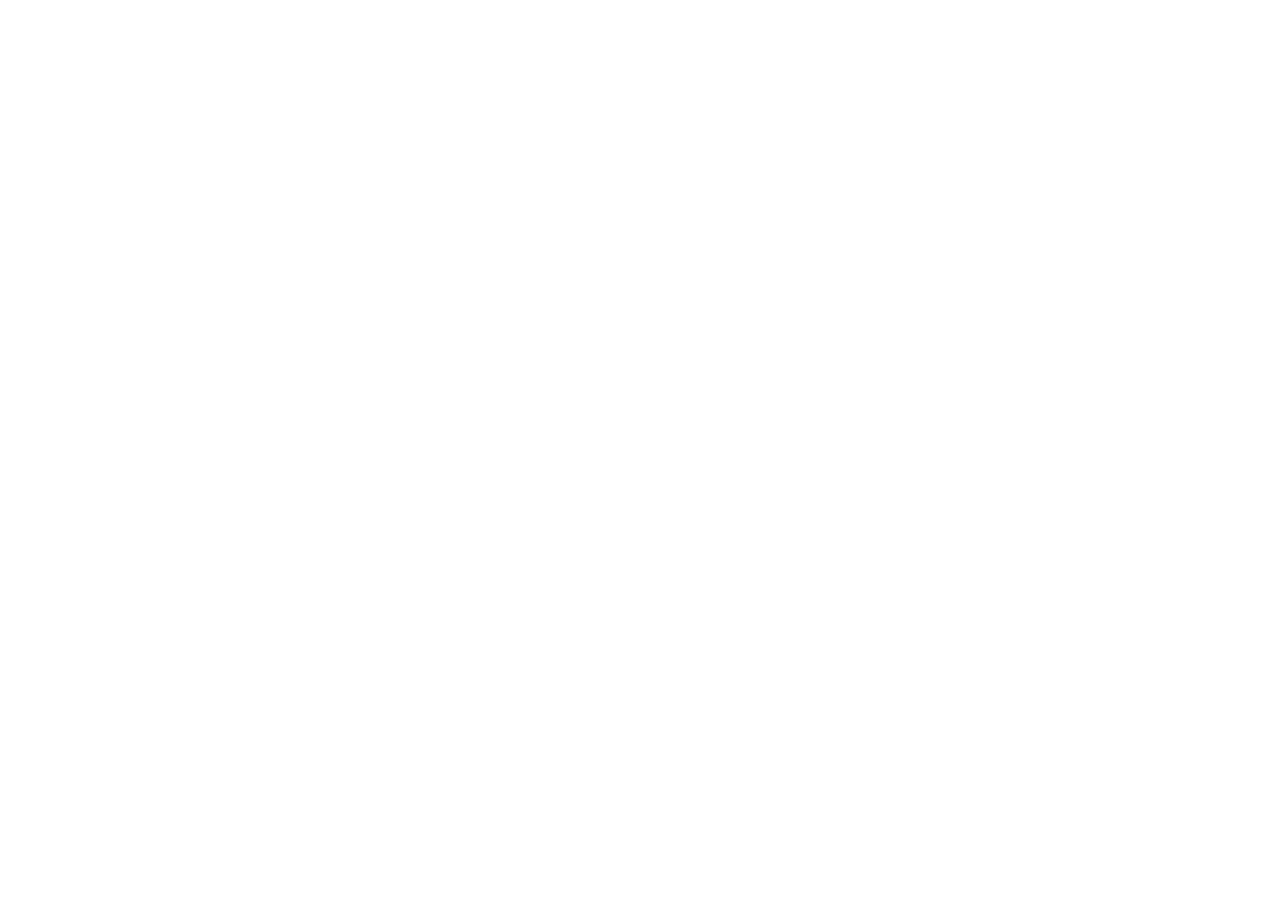
==== index.html @ 1cef58ad "ADDING css + details.html" ====
<!DOCTYPE html>
<html lang="fr">
<head>
    <meta charset="UTF-8">
    <meta name="viewport" content="width=device-width, initial-scale=1.0">
    <title>Home</title>
    <link rel="stylesheet" href="css/style.css">
</head>
<body>
     

    <script src="js/script.js"></script>
</body>
</html>
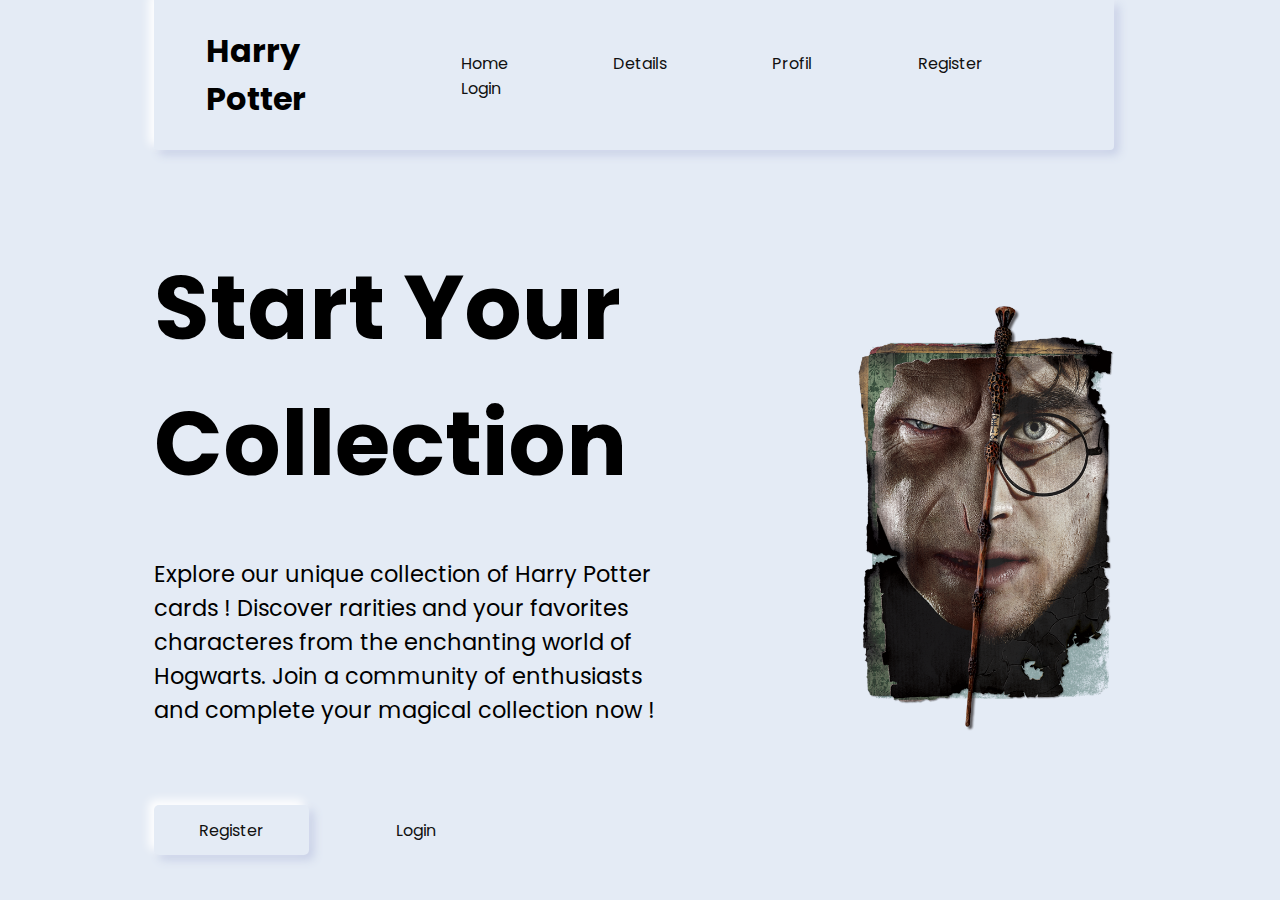
==== commit 8abd9852: "ADDING css + details.html" ====
--- a/index.html
+++ b/index.html
@@ -4,11 +4,47 @@
     <meta charset="UTF-8">
     <meta name="viewport" content="width=device-width, initial-scale=1.0">
     <title>Home</title>
-    <link rel="stylesheet" href="css/style.css">
+    <link rel="stylesheet" href="./css/style.css">
 </head>
 <body>
-     
+    
+    <header>
+        <h2>Harry Potter</h2>
+        <nav>
+            <li>
+                <a href="index.html">Home</a>
+            </li>
+            <li>
+                <a href="details.html">Details</a>
+            </li>
+            <li>
+                <a href="#profil.html">Profil</a>
+            </li>
+            <li>
+                <a href="#register.html">Register</a>
+            </li>
+            <li>
+                <a href="#login.html">Login</a>
+            </li>
+        </nav>
+    </header>
+    
+    <main id="home">
+        <section>
+            <h1>Start Your <br>Collection</h1>
+            <p>Explore our unique collection of Harry Potter cards ! Discover rarities and your favorites characteres from the enchanting world of Hogwarts. Join a community of enthusiasts and complete your magical collection now !</p>
+            <div id="button">
+                <a href="#">Register</a>
+                <a href="#">Login</a>
+            </div>
+        </section>
+        <img src="./img/home.png" alt="illustration-harry-potter-voldemort">
+    </main>
 
-    <script src="js/script.js"></script>
+    <footer>
+
+    </footer>
+
+    <script src="./js/script.js"></script>
 </body>
 </html>--- a/css/style.css
+++ b/css/style.css
@@ -0,0 +1,178 @@
+@import url('https://fonts.googleapis.com/css2?family=Poppins:wght@100;400;600&display=swap');
+
+:root {
+    --background: #E4EBF5; 
+    --violet1: #313fdb;
+    --violet2: #5865f2;
+    --white: #FFFFFF;
+    --grey: #c8d0e7;
+    --light-text: #909dbd;
+    --dark-text: #111;
+}
+
+* {
+    margin: 0;
+    padding: 0;
+    box-sizing: border-box;
+    list-style: none;
+    text-decoration: none;
+   
+}
+
+body {
+    min-height: 100vh;
+    width: 99vw;
+    background-color: var(--background);
+    padding: 0vw 12vw;
+    font-family: "Poppins", sans-serif;
+}
+
+header {
+    display: flex;
+    justify-content: space-between;
+    align-items: center;
+    padding: 3vh 3vh;
+    border-radius: 0px 0px 4px 4px;
+    box-shadow: -5px -5px 10px var(--white), 5px 5px 10px var(--grey);
+}
+
+header h2 {
+    font-size: 2rem;
+    padding: 0vw 2vw;
+}
+
+header nav {
+    display: flex;
+    flex-wrap: wrap;
+}
+
+header nav li {
+    padding: 0vw 2vw;
+}
+
+header nav li a {
+    color: var(--dark-text);
+    padding: 1.5vh 3vh;
+    border-radius: 5px;
+    transition: .4s;
+}
+header nav li a:hover {
+    box-shadow: inset -5px -5px 10px var(--white), inset 5px 5px 10px var(--grey);
+    transition: .4s;
+}
+
+#home {
+    display: flex;
+    justify-content: space-between;
+    align-items: center;
+    padding: 5vh 0vh;
+}
+
+#home section {
+    margin-right: 7vh;
+    display: flex;
+    flex-direction: column;
+    align-items: flex-start;
+}
+
+#home section #button {
+    padding: 10vh 0vh 0vh 0vh;
+}
+
+#home section #button a {
+    color: var(--dark-text);
+    padding: 1.5vh 5vh;
+    margin-right: 3vw;
+    border-radius: 5px;
+    transition: 0.4s;
+}
+
+#home section #button a:nth-child(1) {
+    box-shadow: -5px -5px 10px var(--white), 5px 5px 10px var(--grey);
+}
+
+#home section #button a:nth-child(1):hover {
+    box-shadow: 0px 0px 0px var(--white), 0px 0px 0px var(--grey);
+    transition: .4s;
+}
+
+#home section #button a:nth-child(2):hover {
+    box-shadow: inset -5px -5px 10px var(--white), inset 5px 5px 10px var(--grey);
+    transition: .4s;
+}
+
+#home section h1 {
+    margin: 5vh 0vh;
+    font-size: 10vh;
+}
+
+#home section p {
+    font-size: 2.5vh;
+    padding-right: 10vw;
+}
+
+#home img {
+    width: 20vw;
+}
+
+#cards-research {
+    display: block;
+}
+
+main .research {
+    display: flex;
+    flex-direction: column;
+    justify-content: space-evenly;
+    align-items: center;
+    flex-wrap: wrap;
+    min-height: 30vh;
+}
+
+main .research h1 {
+    font-size: 6vh;
+}
+
+main ul li img {
+    width: 100%;
+    border-radius: 10px;
+}
+
+main ul {
+    display: flex;
+    flex-direction: row;
+    flex-wrap: wrap;
+    justify-content: space-evenly;
+}
+
+main ul li {
+    position: relative;
+    border-radius: 10px;
+    box-shadow: -5px -5px 10px var(--white), 5px 5px 10px var(--grey);
+    width: 13vw;
+    min-height: 20vh;
+    margin: 5vh 10vh;
+    transition: .4s;
+}
+
+main ul li:hover {
+    box-shadow: none;
+    transition: .4s;
+    cursor: pointer;
+}
+
+#cards-research #searchbar {
+    border: none;
+    background-color: var(--background);
+    padding: 10px 15px;
+    border-radius: 5px;
+    color: var(--violet1);
+    box-shadow: inset -5px -5px 10px var(--white), inset 5px 5px 10px var(--grey);
+}
+
+#cards-research #searchbar:focus {
+    outline: none;
+}
+
+#cards-research #searchbar:focus::placeholder {
+    color: var(--violet1);
+}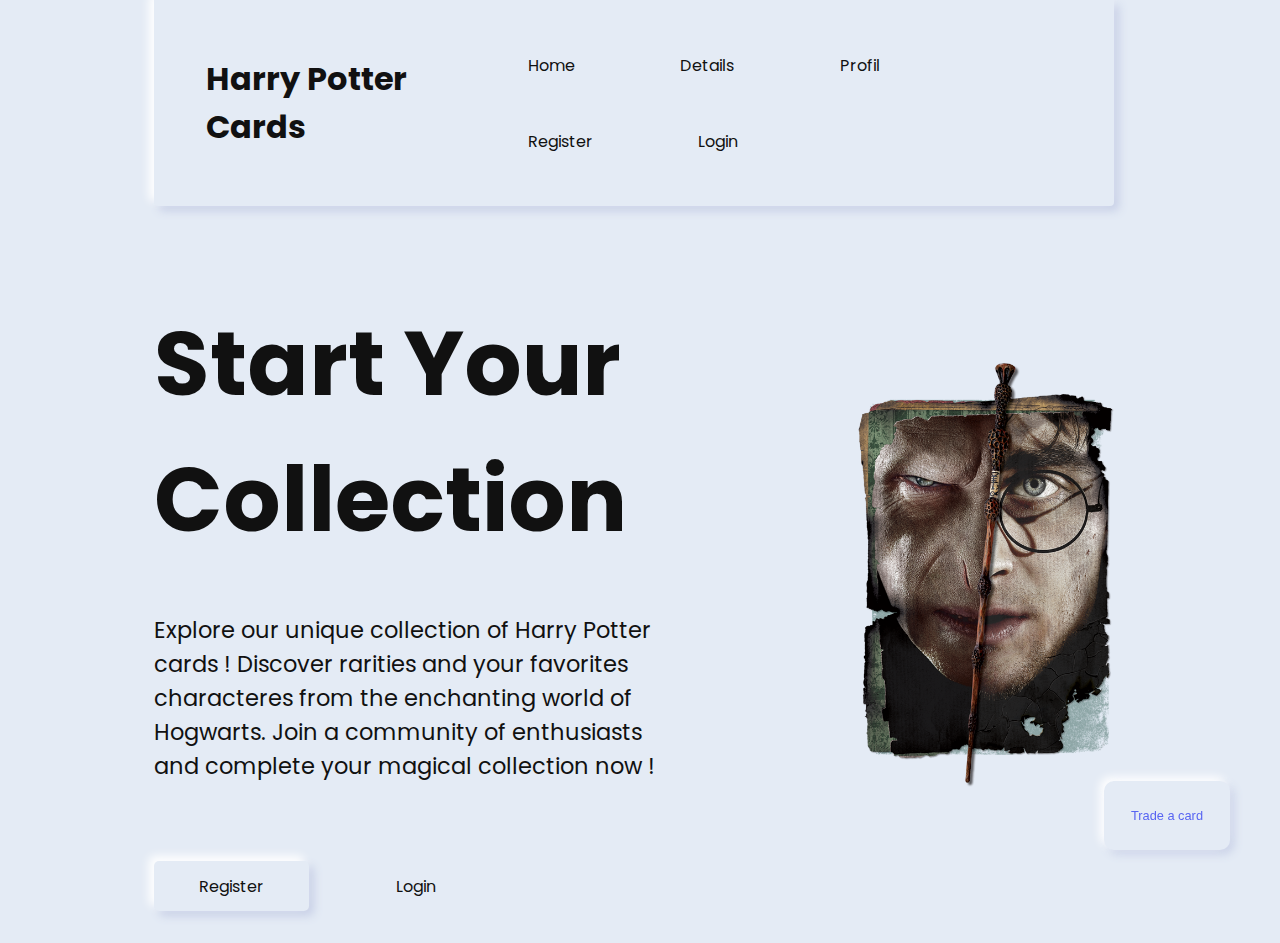
==== commit cbcc8c7b: "." ====
--- a/index.html
+++ b/index.html
@@ -7,9 +7,35 @@
     <link rel="stylesheet" href="./css/style.css">
 </head>
 <body>
+
+    <button id="open-modal-btn">Trade a card</button>
+
+    <div id="modal">
+        <div class="modal-content">
+            <form action="#">
+                <h2>Trade a card with someone</h2>
+                <div class="form">
+                    <div class="reg-name-modal">
+                        <p>Name of the receiver</p>
+                        <input type="text" placeholder="Harry7832">
+                    </div>
+                    <div class="reg-name-modal">
+                        <p>Name of the card</p>
+                        <input type="text" placeholder="Voldemort">
+                    </div>
+                    <div class="reg-psw-modal">
+                        <p>Confirm with your password</p>
+                        <input type="password">
+                    </div>
+                </div>
+                <input type="submit">
+            </form>
+            <button id="close-modal-btn">Close</button>
+        </div>
+    </div>
     
     <header>
-        <h2>Harry Potter</h2>
+        <h2>Harry Potter Cards</h2>
         <nav>
             <li>
                 <a href="index.html">Home</a>
@@ -18,33 +44,56 @@
                 <a href="details.html">Details</a>
             </li>
             <li>
-                <a href="#profil.html">Profil</a>
+                <a href="profil.html">Profil</a>
             </li>
             <li>
-                <a href="#register.html">Register</a>
+                <a href="register.html">Register</a>
             </li>
             <li>
-                <a href="#login.html">Login</a>
+                <a href="login.html">Login</a>
             </li>
         </nav>
     </header>
+
+    <div id="mySidenav" class="sidenav">
+        <a href="javascript:void(0)" class="closebtn" onclick="closeNav()">&times;</a>
+        <li>
+            <a href="index.html">Home</a>
+        </li>
+        <li>
+            <a href="details.html">Details</a>
+        </li>
+        <li>
+            <a href="profil.html">Profil</a>
+        </li>
+        <li>
+            <a href="register.html">Register</a>
+        </li>
+        <li>
+            <a href="login.html">Login</a>
+        </li>
+    </div>
+      
+    
     
     <main id="home">
+        <img src="./img/icon/burger.png" onclick="openNav()" alt="menu-burger" id="burger">
         <section>
             <h1>Start Your <br>Collection</h1>
             <p>Explore our unique collection of Harry Potter cards ! Discover rarities and your favorites characteres from the enchanting world of Hogwarts. Join a community of enthusiasts and complete your magical collection now !</p>
             <div id="button">
-                <a href="#">Register</a>
-                <a href="#">Login</a>
+                <a href="register.html">Register</a>
+                <a href="login.html">Login</a>
             </div>
         </section>
-        <img src="./img/home.png" alt="illustration-harry-potter-voldemort">
+        <img src="./img/home.png" alt="illustration-harry-potter-voldemort" id="hv">
     </main>
 
     <footer>
 
     </footer>
 
-    <script src="./js/script.js"></script>
+    <script src="./js/modal.js"></script>
+    <script src="./js/sidenav.js"></script>
 </body>
 </html>--- a/css/style.css
+++ b/css/style.css
@@ -10,6 +10,54 @@
     --dark-text: #111;
 }
 
+
+
+  
+
+
+[data-maison="Gryffondor"] {
+    background-color: #740001;
+    
+}
+
+[data-maison="Serpentard"] {
+    background-color: #1a472a;
+    
+}
+
+[data-maison="Serdaigle"] {
+    background-color: #222f5b;
+   
+}
+
+[data-maison="Poufsouffle"] {
+    background-color: #ffdb00;
+    
+}
+
+.maison-btn, #reset {
+    background-color: var(--background);
+    text-transform: uppercase;
+    border: none;
+    border-radius: 5px;
+    box-shadow: -5px -5px 10px var(--white), 5px 5px 10px var(--grey);
+    padding: 1.5vh 3vh;
+    margin-right: 10px;
+}
+
+.maison-btn:hover, #reset:hover  {
+    color: var(--violet1);
+    cursor: pointer;
+    box-shadow: none;
+}
+
+#maisons {
+    display: flex;
+    align-items: center;
+    justify-content: center;
+    margin: 4vh 0vh;
+}
+
 * {
     margin: 0;
     padding: 0;
@@ -23,6 +71,7 @@
     min-height: 100vh;
     width: 99vw;
     background-color: var(--background);
+    color: var(--dark-text);
     padding: 0vw 12vw;
     font-family: "Poppins", sans-serif;
 }
@@ -47,18 +96,59 @@
 }
 
 header nav li {
-    padding: 0vw 2vw;
+    padding: 2vw 2vw;
 }
 
 header nav li a {
     color: var(--dark-text);
     padding: 1.5vh 3vh;
     border-radius: 5px;
-    transition: .4s;
+    transition: .2s;
 }
 header nav li a:hover {
     box-shadow: inset -5px -5px 10px var(--white), inset 5px 5px 10px var(--grey);
-    transition: .4s;
+    transition: .2s;
+}
+
+/* Style pour le sidenav */
+.sidenav {
+    height: 100%;
+    width: 0;
+    position: fixed;
+    z-index: 1;
+    top: 0;
+    left: 0;
+    background-color: var(--dark-text);
+    overflow-x: hidden;
+    transition: 0.2s;
+    padding-top: 60px;
+    display: none;
+}
+  
+.sidenav a {
+    padding: 10px 15px;
+    text-decoration: none;
+    font-size: 25px;
+    color: var(--light-text);
+    display: block;
+    transition: 0.3s;
+}
+  
+.sidenav a:hover {
+    color: var(--white);
+}
+  
+.sidenav .closebtn {
+    position: absolute;
+    top: 0;
+    right: 25px;
+    font-size: 36px;
+    margin-left: 50px;
+}
+
+#burger {
+    width: 10%;
+    display: none;
 }
 
 #home {
@@ -84,7 +174,7 @@
     padding: 1.5vh 5vh;
     margin-right: 3vw;
     border-radius: 5px;
-    transition: 0.4s;
+    transition: .2s;
 }
 
 #home section #button a:nth-child(1) {
@@ -93,12 +183,12 @@
 
 #home section #button a:nth-child(1):hover {
     box-shadow: 0px 0px 0px var(--white), 0px 0px 0px var(--grey);
-    transition: .4s;
+    transition: .2s;
 }
 
 #home section #button a:nth-child(2):hover {
     box-shadow: inset -5px -5px 10px var(--white), inset 5px 5px 10px var(--grey);
-    transition: .4s;
+    transition: .2s;
 }
 
 #home section h1 {
@@ -137,6 +227,26 @@
     border-radius: 10px;
 }
 
+
+input[type="checkbox"] {
+    display: none;
+}
+
+.like-checkbox {
+    display: inline-block;
+    width: 50px;
+    height: 50px;
+    background-image: url("/img/icon/coeur_black.png");
+    background-size: cover;
+    background-repeat: no-repeat;
+    cursor: pointer;
+}
+
+input[type="checkbox"]:checked + .like-checkbox {
+    background-image: url("/img/icon/coeur_red.png");
+}
+
+
 main ul {
     display: flex;
     flex-direction: row;
@@ -151,12 +261,12 @@
     width: 13vw;
     min-height: 20vh;
     margin: 5vh 10vh;
-    transition: .4s;
+    transition: .2s;
 }
 
 main ul li:hover {
     box-shadow: none;
-    transition: .4s;
+    transition: .2s;
     cursor: pointer;
 }
 
@@ -165,14 +275,311 @@
     background-color: var(--background);
     padding: 10px 15px;
     border-radius: 5px;
-    color: var(--violet1);
+    color: var(--violet2);
     box-shadow: inset -5px -5px 10px var(--white), inset 5px 5px 10px var(--grey);
-}
-
-#cards-research #searchbar:focus {
     outline: none;
 }
+
 
 #cards-research #searchbar:focus::placeholder {
     color: var(--violet1);
+    opacity: 0;
+}
+
+#profil {
+    width: 100%;
+    min-height: 60vh;
+    margin-top: 10vh;
+}
+
+#profil .user {
+    display: flex;
+    width: 100%;
+    min-height: 30vh;
+    /* background-color: green; */
+    align-items: center;
+    justify-content: flex-start;
+}
+
+#profil .identity {
+    width: 50%;
+    min-height: 30vh;
+    /* background-color: blue; */
+    display: flex;
+    flex-direction: column;
+    align-items: center;
+    justify-content: space-evenly;
+}
+
+#profil .identity img {
+    width: 13vw;
+}
+
+#profil .identity h2 {
+    font-size: 6vh;
+}
+
+#profil .pseudo {
+    display: flex;
+    align-items: center;
+    justify-content: center;
+    width: 50%;
+    min-height: 30vh;
+    /* background-color: red; */
+    font-size: 2vw;
+}
+
+#profil .pseudo h1{
+    box-shadow: -5px -5px 10px var(--white), 5px 5px 10px var(--grey);
+    border-radius: 10px;
+    color: var(--violet2);
+    padding: 2vh 4vw;
+}
+
+#profil .collection {
+    /* background-color: red; */
+    width: 100%;
+    margin-top: 5vh;
+    display: flex;
+    flex-direction: column;
+    align-items: center;
+}
+
+#profil .collection h2 {
+    text-transform: uppercase;
+}
+
+#register {
+    width: 100%;
+    min-height: 80vh;
+    display: flex;
+    justify-content: center;
+    align-items: center;
+}
+
+#register form {
+    width: 25vw;
+    min-height: 60vh;
+    box-shadow: -5px -5px 10px var(--white), 5px 5px 10px var(--grey);
+    border-radius: 10px;
+    display: flex;
+    flex-direction: column;
+    align-items: center;
+    justify-content: center;
+}
+
+#register form h2 {
+    font-size: 3vw;
+}
+
+#register .form {
+    display: flex;
+    flex-direction: column;
+    align-items: center;
+    justify-content: center;
+}
+
+.reg-name, .reg-psw {
+    padding: 4vh;
+}
+
+.reg-name input, .reg-psw input, .reg-email input, .reg-name-modal input, .reg-psw-modal input, .reg-email-modal input {
+    border: none;
+    background-color: var(--background);
+    padding: 10px 15px;
+    border-radius: 5px;
+    color: var(--violet2);
+    box-shadow: inset -5px -5px 10px var(--white), inset 5px 5px 10px var(--grey);
+    outline: none;
+}
+
+form input[type="submit"] {
+    padding: 1.5vh 5vh;
+    border-radius: 5px;
+    border: none;
+    background-color: var(--background);
+    box-shadow: -5px -5px 10px var(--white), 5px 5px 10px var(--grey);
+    margin-top: 2vh;
+    transition: .2s;
+}
+
+form input[type="submit"]:hover {
+    background-color: var(--violet2);
+    color: var(--background);
+    cursor: pointer;
+    box-shadow: none;
+    transition: .2s;
+}
+
+#modal {
+    display: none;
+    position: fixed;
+    top: 0;
+    left: 0;
+    width: 100%;
+    min-height: 100%;
+    background: rgba(0, 0, 0, 0.5);
+    justify-content: center;
+    align-items: center;
+    border-radius: 20px;
+    opacity: 0;
+    z-index: 100;
+    transition: opacity 0.3s ease;
+}
+
+.modal-content {
+    background: var(--background);
+    padding: 20px;
+    border-radius: 5px;
+    text-align: center;
+}
+
+#open-modal-btn {
+    position: fixed;
+    right: 50px;
+    bottom: 50px;
+    padding: 3vh;
+    background: var(--background);
+    color: var(--violet2);
+    border: none;
+    cursor: pointer;
+    font-size: 1vw;
+    border-radius: 10px;
+    box-shadow: -4px -4px 10px var(--white), 4px 4px 10px var(--grey);
+    transition: .2s;
+}
+
+
+#open-modal-btn:hover {
+    background-color: var(--violet2);
+    color: var(--background);
+    cursor: pointer;
+    box-shadow: none;
+    transition: .2s;
+}
+
+#close-modal-btn {
+    margin-top: 20px;
+    padding: 10px 20px;
+    background: #dc3545;
+    color: var(--white);
+    border: none;
+    cursor: pointer;
+    font-size: 16px;
+    border-radius: 5px;
+}
+
+/* #modal form input {
+    padding: 1.5vh 5vh;
+    outline: none;
+    border: 1px solid var(--violet2);
+    border-radius: 5px;
+} */
+
+#modal form {
+    padding: 10vh;
+}
+#modal form p {
+    margin-bottom: 10px;
+}
+#modal form h2 {
+    margin-bottom: 40px;
+}
+
+#modal form input {
+    margin-bottom: 20px;
+    padding: 2vh 7vh;
+}
+
+#modal form input:focus::placeholder {
+    opacity: 0;
+}
+#modal form input[type="submit"] {
+    border: none;
+}
+
+
+@media (max-width: 600px) {
+    body {
+        padding: 2vw;
+    }
+    header {
+      display: none;
+    }
+    .sidenav {
+        display: block;
+    }
+    #burger {
+        display: block;
+    }
+    #home {
+        padding: 0vh;
+        display: flex;
+        align-items: flex-start;
+    }
+    #home img:nth-child(3){
+        display: none;
+    }
+    #home section h1 {
+        font-size: 6vh;
+        color: var(--violet1);
+    }
+    #home #button {
+        display: flex;
+    }
+    #open-modal-btn {
+        right:15px;
+        bottom:15px;
+        padding: 2vh;
+        font-size: 3vh;
+        z-index: 10;
+    }
+    #close-modal-btn {
+        margin-top: 0px;
+        margin-bottom: 20px;
+    }
+
+    #cards-research #burger {
+        width: 20%;
+    }
+    #cards-research h1{
+        font-size: 5vh;
+        margin: 15px;
+    }
+    #maisons {
+        display: block;
+    }
+    .maison-btn, #reset {
+        padding: 1vh;
+        margin: 20px;
+    }
+    #card-list {
+        margin-bottom: 45px;
+    }
+    main ul li {
+        width: 20vw;
+        margin: 3vh 4vh;
+    }
+
+    #profil {
+        margin-top: 0px;
+    }
+    #profil .pseudo h1 {
+        font-size: 4vh;
+    }
+    #profil #burger {
+        width: 20%;
+    }
+
+    #burger {
+        width: 20%;
+    }
+
+    #register form {
+        font-size: 3vh;
+        box-shadow: none;
+    }
+    #register form h2 {
+        font-size: 5vh;
+    }
 }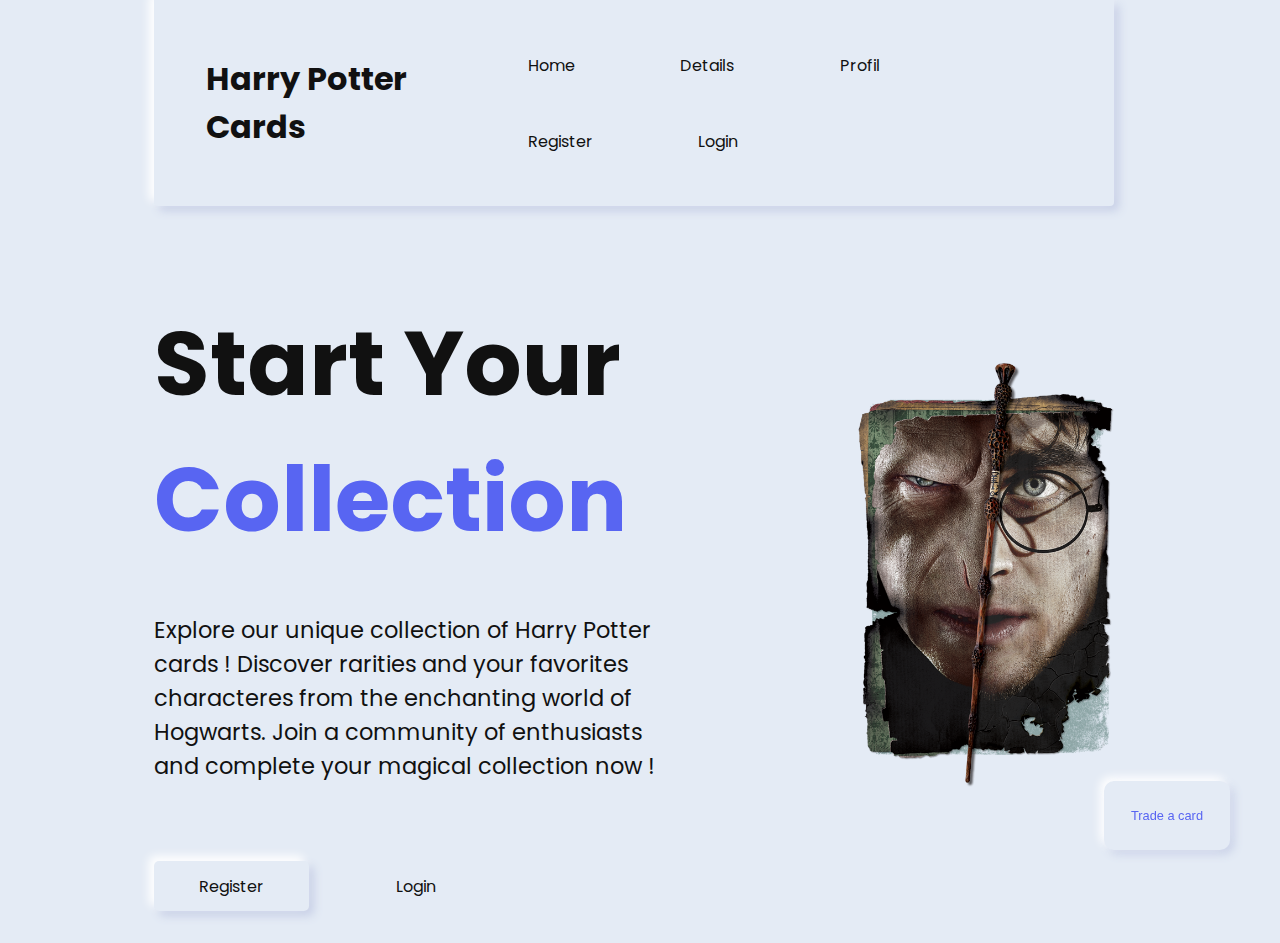
==== commit 945ced65: "adding card description page" ====
--- a/index.html
+++ b/index.html
@@ -79,7 +79,7 @@
     <main id="home">
         <img src="./img/icon/burger.png" onclick="openNav()" alt="menu-burger" id="burger">
         <section>
-            <h1>Start Your <br>Collection</h1>
+            <h1>Start Your <br><span>Collection</span></h1>
             <p>Explore our unique collection of Harry Potter cards ! Discover rarities and your favorites characteres from the enchanting world of Hogwarts. Join a community of enthusiasts and complete your magical collection now !</p>
             <div id="button">
                 <a href="register.html">Register</a>
@@ -89,9 +89,6 @@
         <img src="./img/home.png" alt="illustration-harry-potter-voldemort" id="hv">
     </main>
 
-    <footer>
-
-    </footer>
 
     <script src="./js/modal.js"></script>
     <script src="./js/sidenav.js"></script>
--- a/css/style.css
+++ b/css/style.css
@@ -11,10 +11,6 @@
 }
 
 
-
-  
-
-
 [data-maison="Gryffondor"] {
     background-color: #740001;
     
@@ -110,7 +106,11 @@
     transition: .2s;
 }
 
-/* Style pour le sidenav */
+span {
+    color: var(--violet2);
+}
+
+
 .sidenav {
     height: 100%;
     width: 0;
@@ -236,14 +236,14 @@
     display: inline-block;
     width: 50px;
     height: 50px;
-    background-image: url("/img/icon/coeur_black.png");
+    background-image: url("../img/icon/coeur_black.png");
     background-size: cover;
     background-repeat: no-repeat;
     cursor: pointer;
 }
 
 input[type="checkbox"]:checked + .like-checkbox {
-    background-image: url("/img/icon/coeur_red.png");
+    background-image: url("../img/icon/coeur_red.png");
 }
 
 
@@ -285,6 +285,33 @@
     color: var(--violet1);
     opacity: 0;
 }
+
+
+#card-view {
+    margin-top: 5vh;
+    width: 75vw;
+    min-height: 60vh;
+    display: flex;
+    align-items: center;
+    justify-content: space-evenly;
+}
+#card-view img {
+    width: 20%;
+    box-shadow: -5px -5px 10px var(--white), 5px 5px 10px var(--grey);
+}
+
+#card-view h3 {
+    font-size: 4vh;
+    margin-bottom: 30px;
+}
+
+#card-view .card-info {
+    border: 1px solid var(--dark-text);
+    padding: 9vh;
+    border-radius: 10px;
+}
+
+
 
 #profil {
     width: 100%;
@@ -391,6 +418,10 @@
     color: var(--violet2);
     box-shadow: inset -5px -5px 10px var(--white), inset 5px 5px 10px var(--grey);
     outline: none;
+}
+
+form h2 {
+    color: var(--violet1);
 }
 
 form input[type="submit"] {
@@ -469,12 +500,6 @@
     border-radius: 5px;
 }
 
-/* #modal form input {
-    padding: 1.5vh 5vh;
-    outline: none;
-    border: 1px solid var(--violet2);
-    border-radius: 5px;
-} */
 
 #modal form {
     padding: 10vh;
@@ -582,4 +607,18 @@
     #register form h2 {
         font-size: 5vh;
     }
+
+
+    #card-view {
+        flex-direction: column;
+        align-items: center;
+        width: 95vw;
+    }
+    #card-view img {
+        width: 50%;
+        margin-bottom: 10px;
+    }
+    #card-view h3 {
+        margin-bottom: 5px;
+    }
 }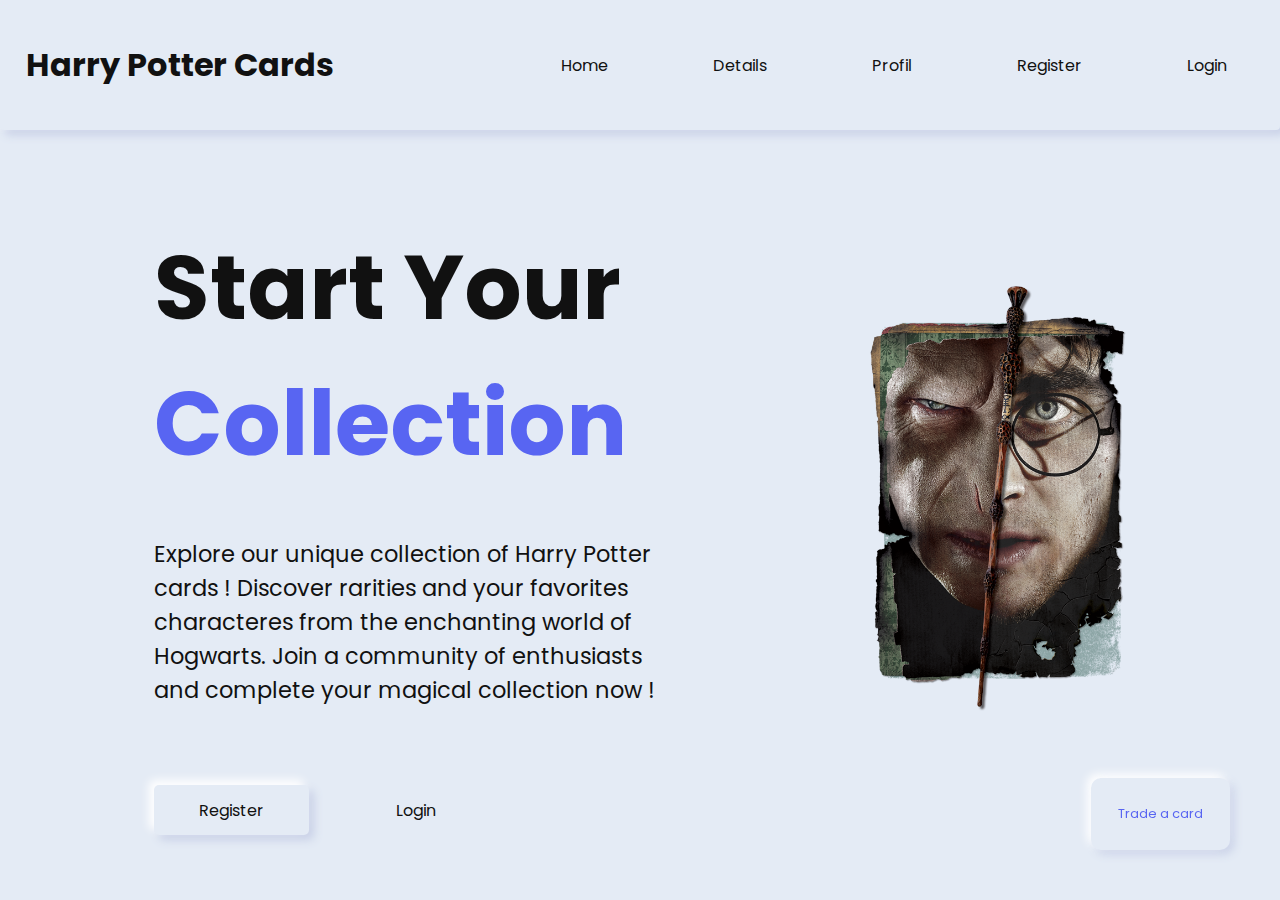
==== commit 8f9768ec: "adding dynamic research" ====
--- a/index.html
+++ b/index.html
@@ -1,96 +1,108 @@
 <!DOCTYPE html>
 <html lang="fr">
-<head>
-    <meta charset="UTF-8">
-    <meta name="viewport" content="width=device-width, initial-scale=1.0">
+  <head>
+    <meta charset="UTF-8" />
+    <meta name="viewport" content="width=device-width, initial-scale=1.0" />
     <title>Home</title>
-    <link rel="stylesheet" href="./css/style.css">
-</head>
-<body>
-
+    <link rel="stylesheet" href="./css/main.css" />
+  </head>
+  <body>
     <button id="open-modal-btn">Trade a card</button>
 
     <div id="modal">
-        <div class="modal-content">
-            <form action="#">
-                <h2>Trade a card with someone</h2>
-                <div class="form">
-                    <div class="reg-name-modal">
-                        <p>Name of the receiver</p>
-                        <input type="text" placeholder="Harry7832">
-                    </div>
-                    <div class="reg-name-modal">
-                        <p>Name of the card</p>
-                        <input type="text" placeholder="Voldemort">
-                    </div>
-                    <div class="reg-psw-modal">
-                        <p>Confirm with your password</p>
-                        <input type="password">
-                    </div>
-                </div>
-                <input type="submit">
-            </form>
-            <button id="close-modal-btn">Close</button>
-        </div>
+      <div class="modal-content">
+        <form action="#">
+          <h2>Trade a card with someone</h2>
+          <div class="form">
+            <div class="reg-name-modal">
+              <p>Name of the receiver</p>
+              <input type="text" placeholder="Harry7832" />
+            </div>
+            <div class="reg-name-modal">
+              <p>Name of the card</p>
+              <input type="text" placeholder="Voldemort" />
+            </div>
+            <div class="reg-psw-modal">
+              <p>Confirm with your password</p>
+              <input type="password" />
+            </div>
+          </div>
+          <input type="submit" />
+        </form>
+        <button id="close-modal-btn">Close</button>
+      </div>
     </div>
-    
+
     <header>
-        <h2>Harry Potter Cards</h2>
-        <nav>
-            <li>
-                <a href="index.html">Home</a>
-            </li>
-            <li>
-                <a href="details.html">Details</a>
-            </li>
-            <li>
-                <a href="profil.html">Profil</a>
-            </li>
-            <li>
-                <a href="register.html">Register</a>
-            </li>
-            <li>
-                <a href="login.html">Login</a>
-            </li>
-        </nav>
+      <h2>Harry Potter Cards</h2>
+      <nav>
+        <li>
+          <a href="index.html">Home</a>
+        </li>
+        <li>
+          <a href="details.html">Details</a>
+        </li>
+        <li>
+          <a href="profil.html">Profil</a>
+        </li>
+        <li>
+          <a href="register.html">Register</a>
+        </li>
+        <li>
+          <a href="login.html">Login</a>
+        </li>
+      </nav>
     </header>
 
     <div id="mySidenav" class="sidenav">
-        <a href="javascript:void(0)" class="closebtn" onclick="closeNav()">&times;</a>
-        <li>
-            <a href="index.html">Home</a>
-        </li>
-        <li>
-            <a href="details.html">Details</a>
-        </li>
-        <li>
-            <a href="profil.html">Profil</a>
-        </li>
-        <li>
-            <a href="register.html">Register</a>
-        </li>
-        <li>
-            <a href="login.html">Login</a>
-        </li>
+      <a href="javascript:void(0)" class="closebtn" onclick="closeNav()"
+        >&times;</a
+      >
+      <li>
+        <a href="index.html">Home</a>
+      </li>
+      <li>
+        <a href="details.html">Details</a>
+      </li>
+      <li>
+        <a href="profil.html">Profil</a>
+      </li>
+      <li>
+        <a href="register.html">Register</a>
+      </li>
+      <li>
+        <a href="login.html">Login</a>
+      </li>
     </div>
-      
-    
-    
+
     <main id="home">
-        <img src="./img/icon/burger.png" onclick="openNav()" alt="menu-burger" id="burger">
-        <section>
-            <h1>Start Your <br><span>Collection</span></h1>
-            <p>Explore our unique collection of Harry Potter cards ! Discover rarities and your favorites characteres from the enchanting world of Hogwarts. Join a community of enthusiasts and complete your magical collection now !</p>
-            <div id="button">
-                <a href="register.html">Register</a>
-                <a href="login.html">Login</a>
-            </div>
-        </section>
-        <img src="./img/home.png" alt="illustration-harry-potter-voldemort" id="hv">
+      <img
+        src="./img/icon/burger.png"
+        onclick="openNav()"
+        alt="menu-burger"
+        id="burger"
+      />
+      <section>
+        <h1>Start Your <br /><span>Collection</span></h1>
+        <p>
+          Explore our unique collection of Harry Potter cards ! Discover
+          rarities and your favorites characteres from the enchanting world of
+          Hogwarts. Join a community of enthusiasts and complete your magical
+          collection now !
+        </p>
+        <div id="button">
+          <a href="register.html">Register</a>
+          <a href="login.html">Login</a>
+        </div>
+      </section>
+      <img
+        src="./img/home.png"
+        alt="illustration-harry-potter-voldemort"
+        id="hv"
+      />
     </main>
-
 
     <script src="./js/modal.js"></script>
     <script src="./js/sidenav.js"></script>
-</body>
-</html>+  </body>
+</html>
--- a/css/main.css
+++ b/css/main.css
@@ -0,0 +1,13 @@
+@import url(./style.css);
+@import url(./variables.css);
+@import url(./body.css);
+@import url(./header.css);
+@import url(./modal.css);
+@import url(./home-main.css);
+
+* {
+  margin: 0;
+  padding: 0;
+  box-sizing: border-box;
+  font-family: var(--font-f);
+}
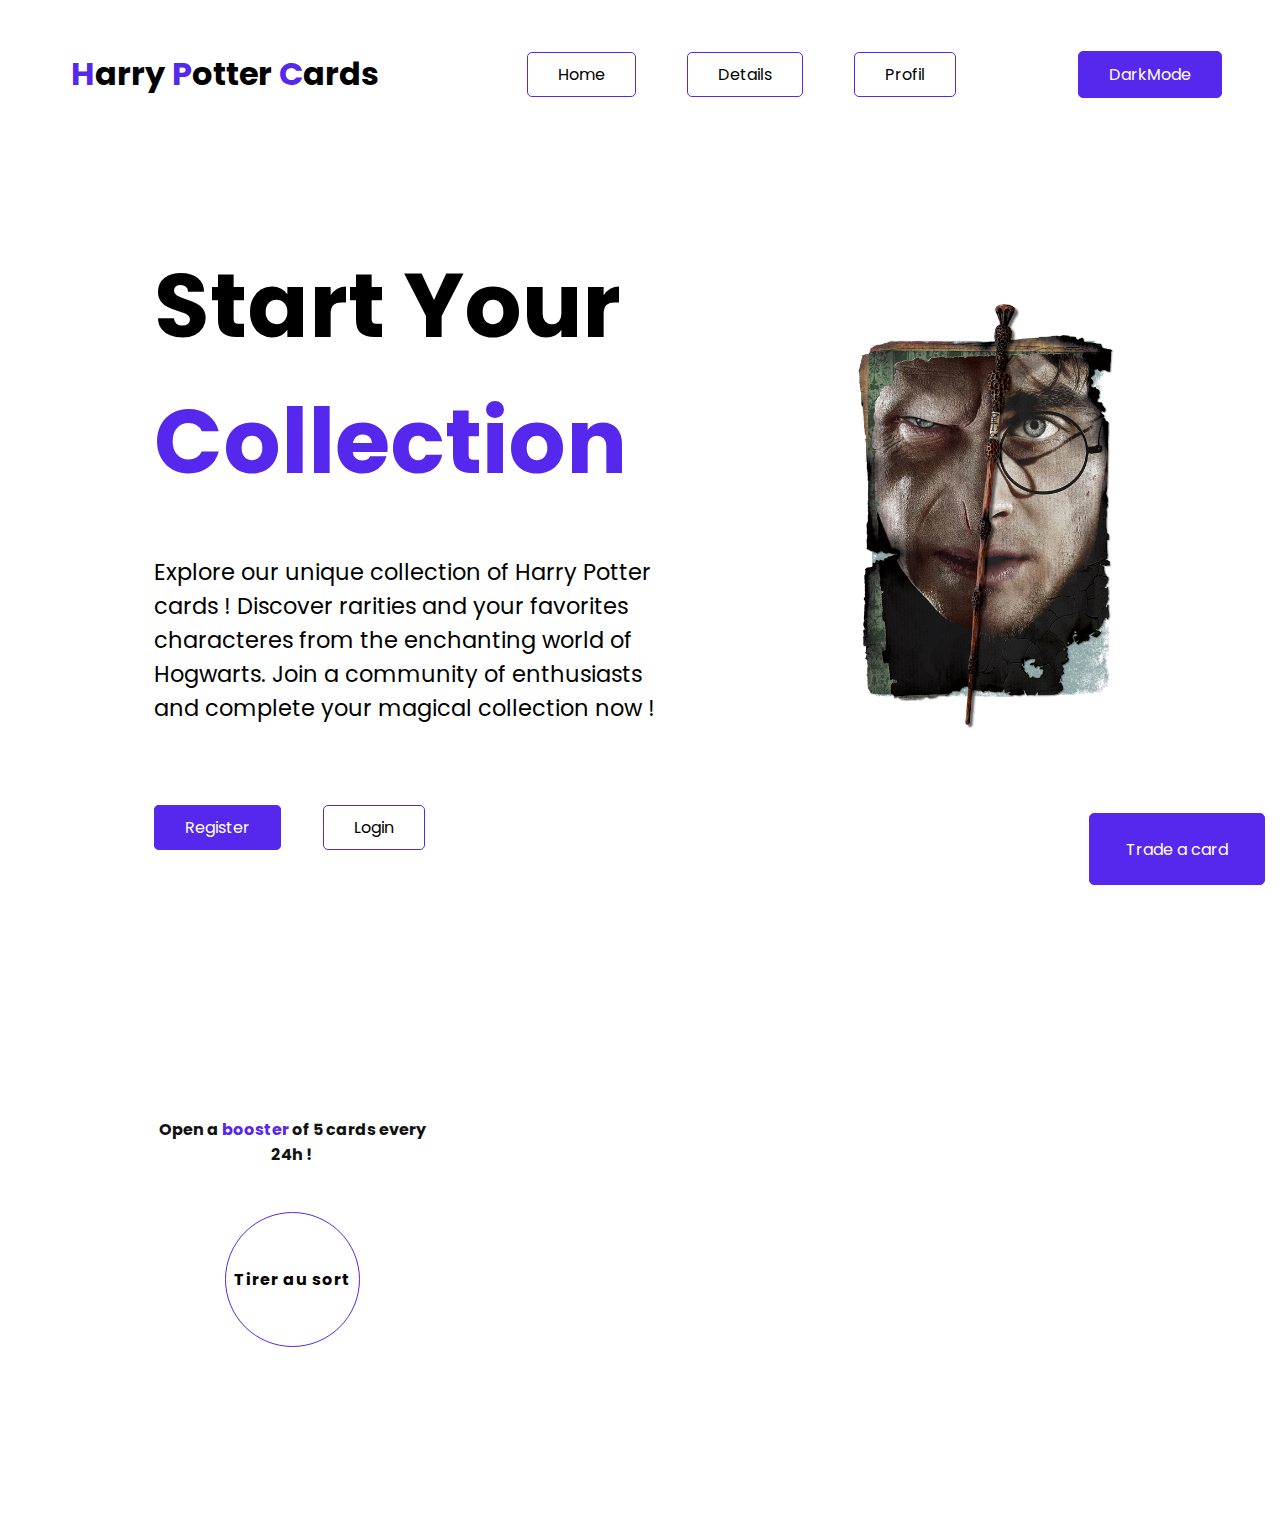
==== commit f415b6bb: "update css home and details" ====
--- a/index.html
+++ b/index.html
@@ -12,11 +12,11 @@
     <div id="modal">
       <div class="modal-content">
         <form action="#">
-          <h2>Trade a card with someone</h2>
+          <h2>Trade a <span>card</span> with someone</h2>
           <div class="form">
             <div class="reg-name-modal">
-              <p>Name of the receiver</p>
-              <input type="text" placeholder="Harry7832" />
+              <p>Email of the receiver</p>
+              <input type="text" placeholder="Harry@gmail.com" />
             </div>
             <div class="reg-name-modal">
               <p>Name of the card</p>
@@ -24,17 +24,17 @@
             </div>
             <div class="reg-psw-modal">
               <p>Confirm with your password</p>
-              <input type="password" />
+              <input type="password" placeholder=". . . . . . . . . . . ." />
             </div>
           </div>
-          <input type="submit" />
+          <input type="submit" value="Trade" />
         </form>
         <button id="close-modal-btn">Close</button>
       </div>
     </div>
 
     <header>
-      <h2>Harry Potter Cards</h2>
+      <h2><span>H</span>arry <span>P</span>otter <span>C</span>ards</h2>
       <nav>
         <li>
           <a href="index.html">Home</a>
@@ -45,13 +45,14 @@
         <li>
           <a href="profil.html">Profil</a>
         </li>
-        <li>
+        <!-- <li>
           <a href="register.html">Register</a>
         </li>
         <li>
           <a href="login.html">Login</a>
-        </li>
+        </li> -->
       </nav>
+      <button class="darkmode">DarkMode</button>
     </header>
 
     <div id="mySidenav" class="sidenav">
@@ -102,7 +103,17 @@
       />
     </main>
 
+    <section id="open-card">
+      <div id="open">
+        <h2>Open a <span>booster</span> of 5 cards every 24h !</h2>
+        <button id="booster-btn" type="submit">Tirer au sort</button>
+      </div>
+
+      <div id="booster-cards-container"></div>
+    </section>
+
     <script src="./js/modal.js"></script>
     <script src="./js/sidenav.js"></script>
+    <script src="./js/open_booster.js"></script>
   </body>
 </html>
--- a/css/main.css
+++ b/css/main.css
@@ -1,13 +1,22 @@
-@import url(./style.css);
+/* @import url(./style.css); */
 @import url(./variables.css);
 @import url(./body.css);
 @import url(./header.css);
+@import url(./home-main.css);
+@import url(./booster-openning.css);
 @import url(./modal.css);
-@import url(./home-main.css);
+@import url(./open-booster.css);
+@import url(./filter.css);
+@import url(./favorite.css);
+@import url(./search.css);
+@import url(./cards-collection.css);
 
 * {
   margin: 0;
   padding: 0;
   box-sizing: border-box;
+  list-style: none;
+  text-decoration: none;
+  font-size: var(--p);
   font-family: var(--font-f);
 }
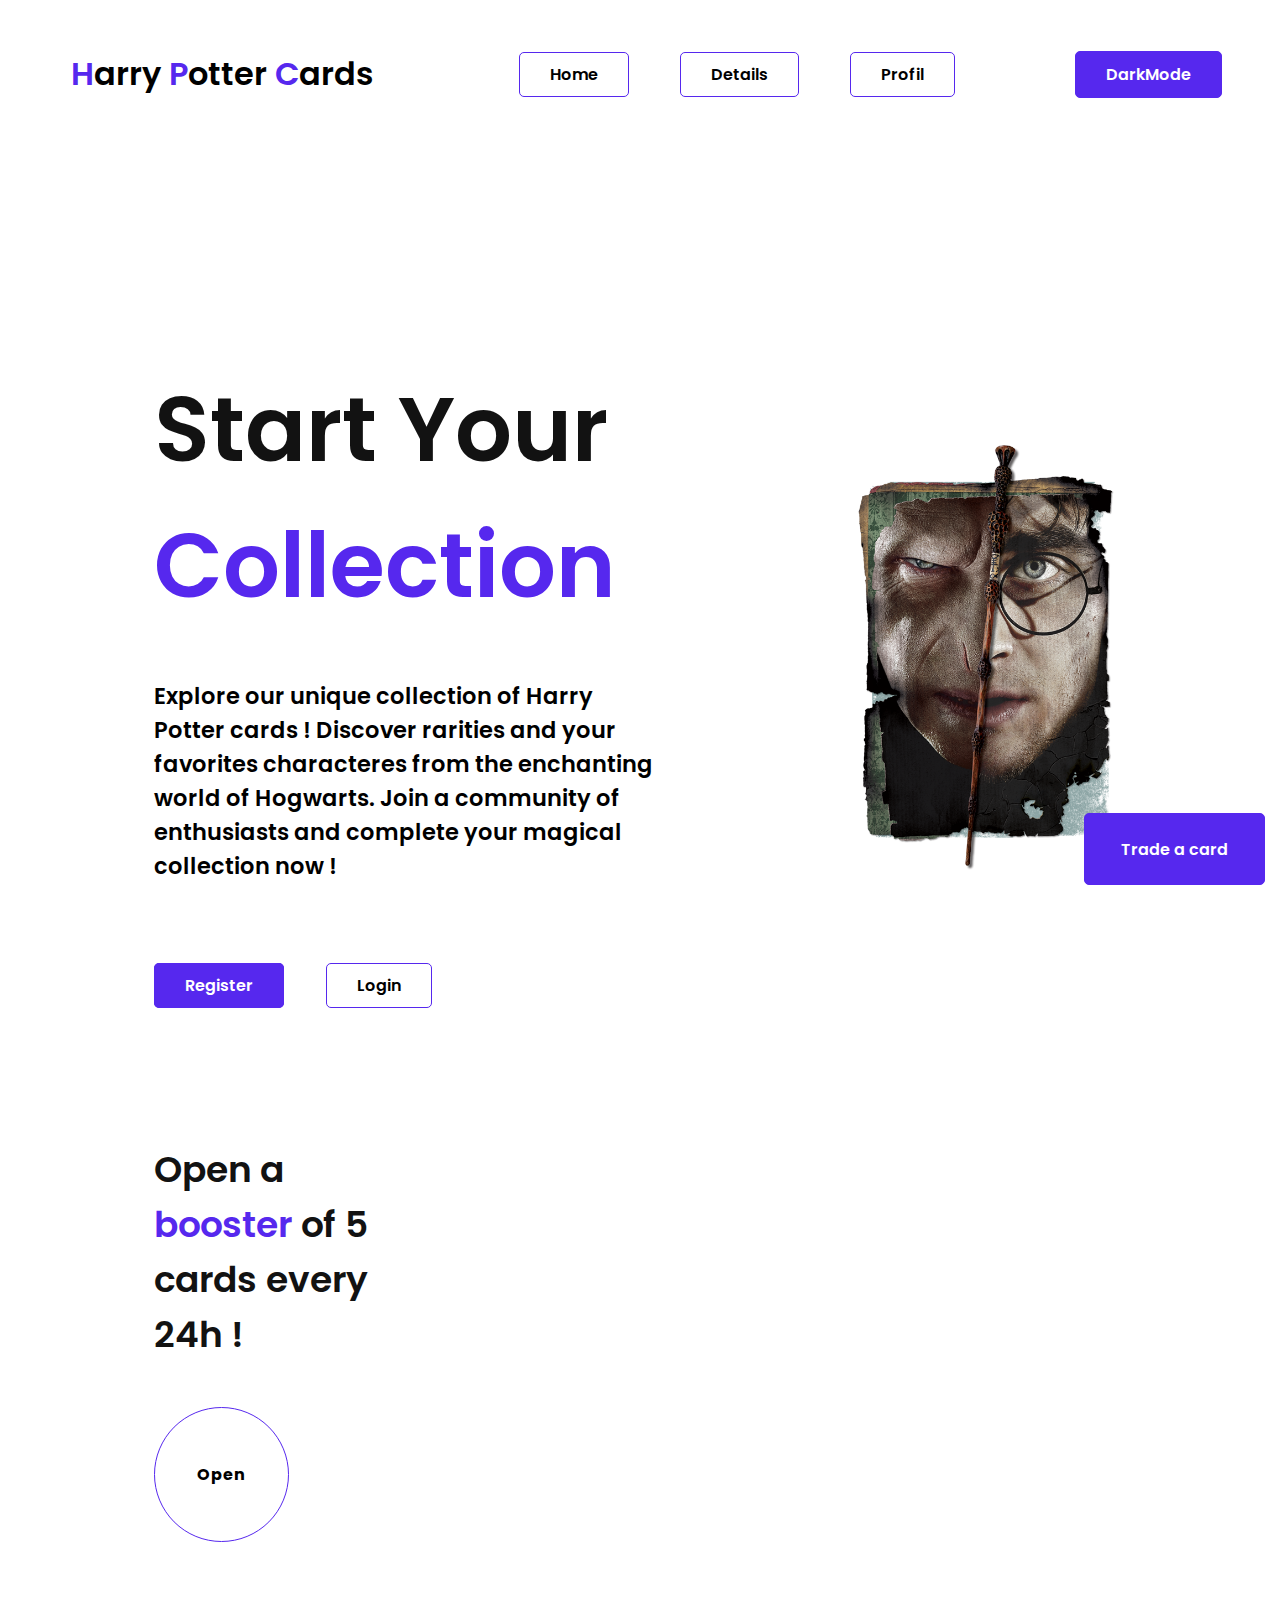
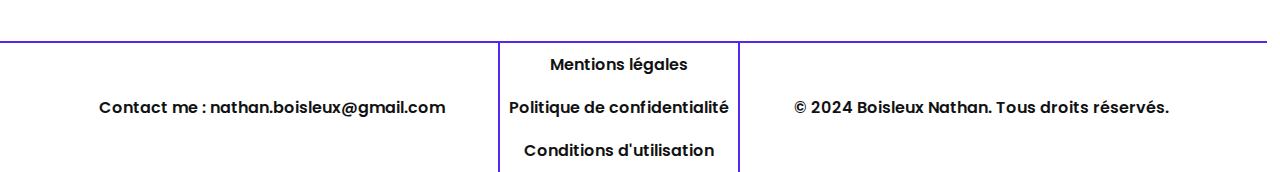
==== commit 16e4deea: "adding footer" ====
--- a/index.html
+++ b/index.html
@@ -45,14 +45,8 @@
         <li>
           <a href="profil.html">Profil</a>
         </li>
-        <!-- <li>
-          <a href="register.html">Register</a>
-        </li>
-        <li>
-          <a href="login.html">Login</a>
-        </li> -->
       </nav>
-      <button class="darkmode">DarkMode</button>
+      <button class="Darkmode">DarkMode</button>
     </header>
 
     <div id="mySidenav" class="sidenav">
@@ -68,21 +62,43 @@
       <li>
         <a href="profil.html">Profil</a>
       </li>
-      <li>
-        <a href="register.html">Register</a>
-      </li>
-      <li>
-        <a href="login.html">Login</a>
-      </li>
+      <button class="darkmode">DarkMode</button>
     </div>
-
+    <svg
+      onclick="openNav()"
+      viewBox="0 0 30 30"
+      fill="none"
+      xmlns="http://www.w3.org/2000/svg"
+      style="height: 13vh"
+    >
+      <g id="SVGRepo_bgCarrier" stroke-width="0"></g>
+      <g
+        id="SVGRepo_tracerCarrier"
+        stroke-linecap="round"
+        stroke-linejoin="round"
+      ></g>
+      <g id="SVGRepo_iconCarrier">
+        <path
+          d="M4 18H10"
+          stroke="#ffffff"
+          stroke-width="2"
+          stroke-linecap="round"
+        ></path>
+        <path
+          d="M4 12L16 12"
+          stroke="#ffffff"
+          stroke-width="2"
+          stroke-linecap="round"
+        ></path>
+        <path
+          d="M4 6L20 6"
+          stroke="#ffffff"
+          stroke-width="2"
+          stroke-linecap="round"
+        ></path>
+      </g>
+    </svg>
     <main id="home">
-      <img
-        src="./img/icon/burger.png"
-        onclick="openNav()"
-        alt="menu-burger"
-        id="burger"
-      />
       <section>
         <h1>Start Your <br /><span>Collection</span></h1>
         <p>
@@ -106,14 +122,27 @@
     <section id="open-card">
       <div id="open">
         <h2>Open a <span>booster</span> of 5 cards every 24h !</h2>
-        <button id="booster-btn" type="submit">Tirer au sort</button>
+        <button id="booster-btn" type="submit">Open</button>
       </div>
 
       <div id="booster-cards-container"></div>
     </section>
 
+    <footer id="home-footer">
+      <div class="footer-content">
+        <p>Contact me : nathan.boisleux@gmail.com</p>
+        <div class="legal-links">
+          <a href="#">Mentions légales</a>
+          <a href="#">Politique de confidentialité</a>
+          <a href="#">Conditions d'utilisation</a>
+        </div>
+        <p>© 2024 Boisleux Nathan. Tous droits réservés.</p>
+      </div>
+    </footer>
+
     <script src="./js/modal.js"></script>
     <script src="./js/sidenav.js"></script>
     <script src="./js/open_booster.js"></script>
+    <script src="./js/darkmode.js"></script>
   </body>
 </html>
--- a/css/main.css
+++ b/css/main.css
@@ -5,12 +5,16 @@
 @import url(./home-main.css);
 @import url(./booster-openning.css);
 @import url(./modal.css);
-@import url(./open-booster.css);
 @import url(./filter.css);
 @import url(./favorite.css);
 @import url(./search.css);
 @import url(./cards-collection.css);
-
+@import url(./profile.css);
+@import url(./single-card-infos.css);
+@import url(./login.css);
+@import url(./animations.css);
+@import url(./responsive.css);
+@import url(./footer.css);
 * {
   margin: 0;
   padding: 0;
@@ -18,5 +22,6 @@
   list-style: none;
   text-decoration: none;
   font-size: var(--p);
+  font-weight: 600;
   font-family: var(--font-f);
 }
